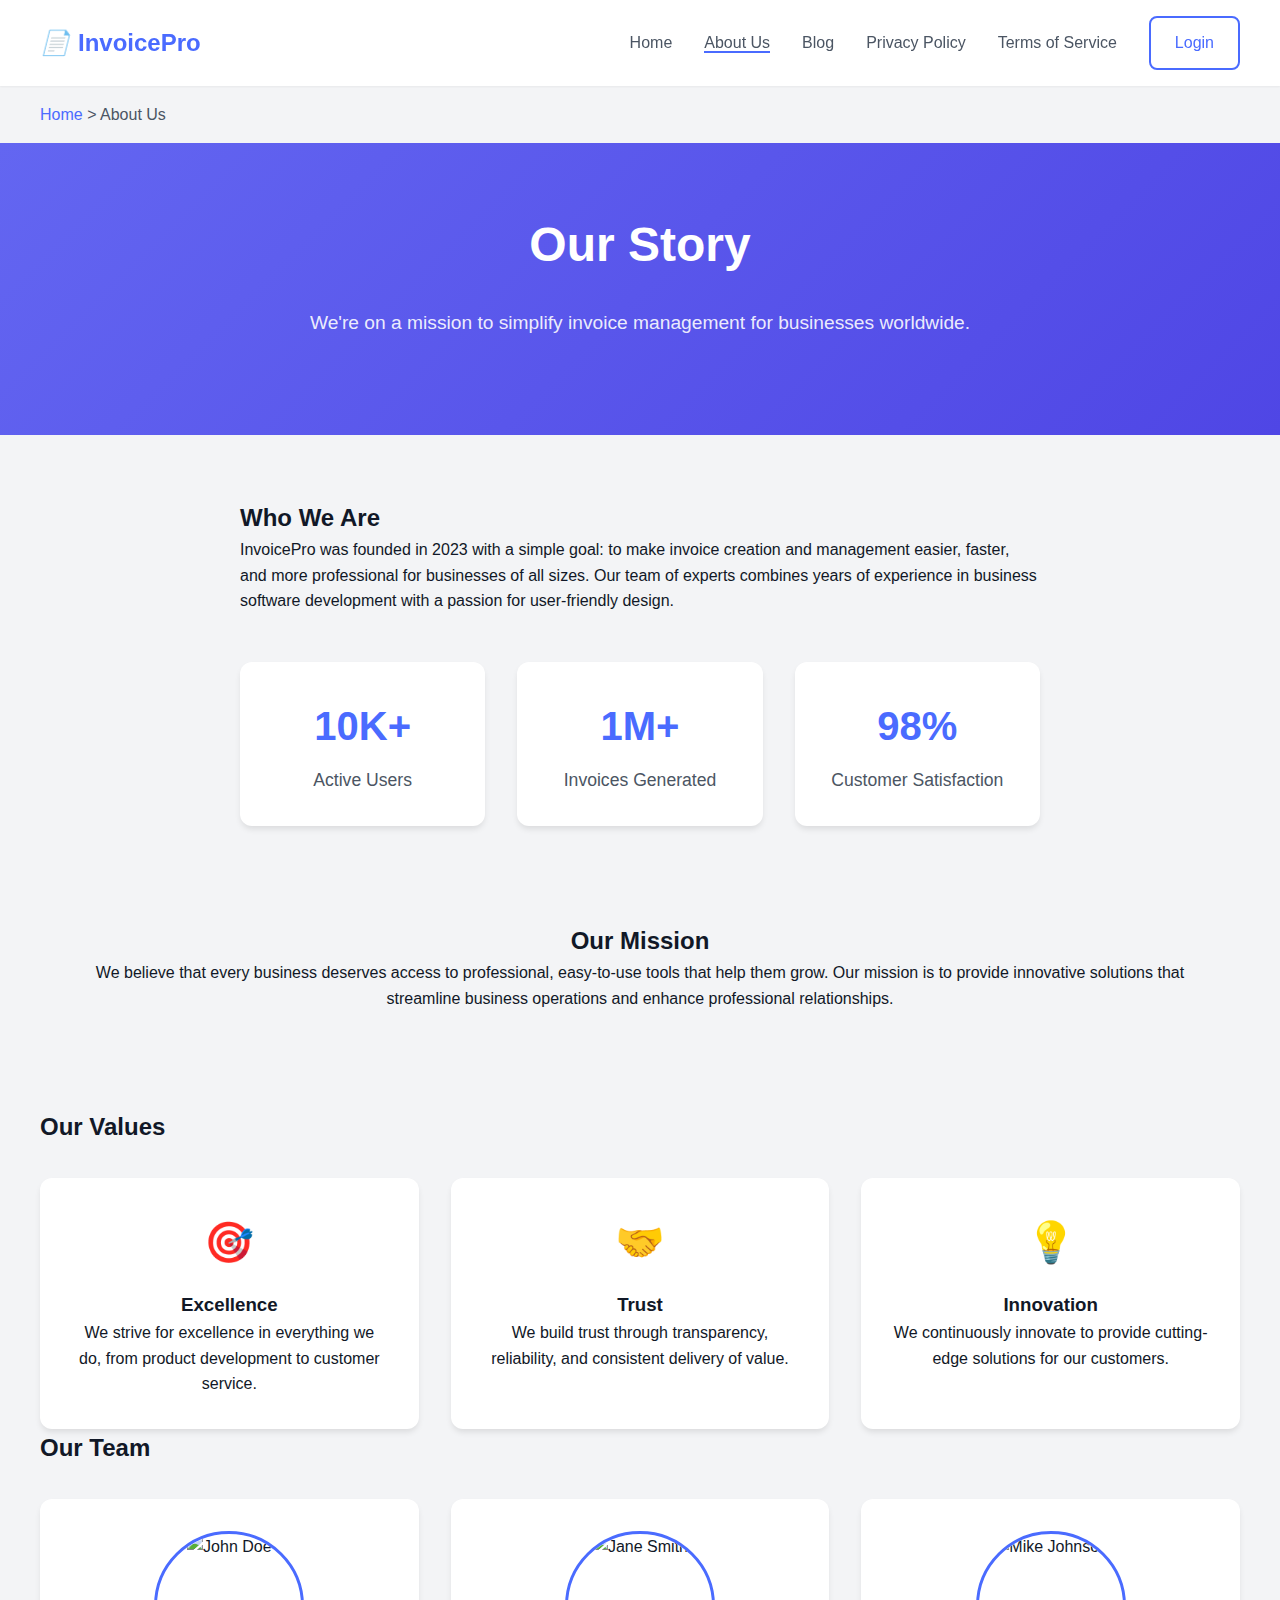
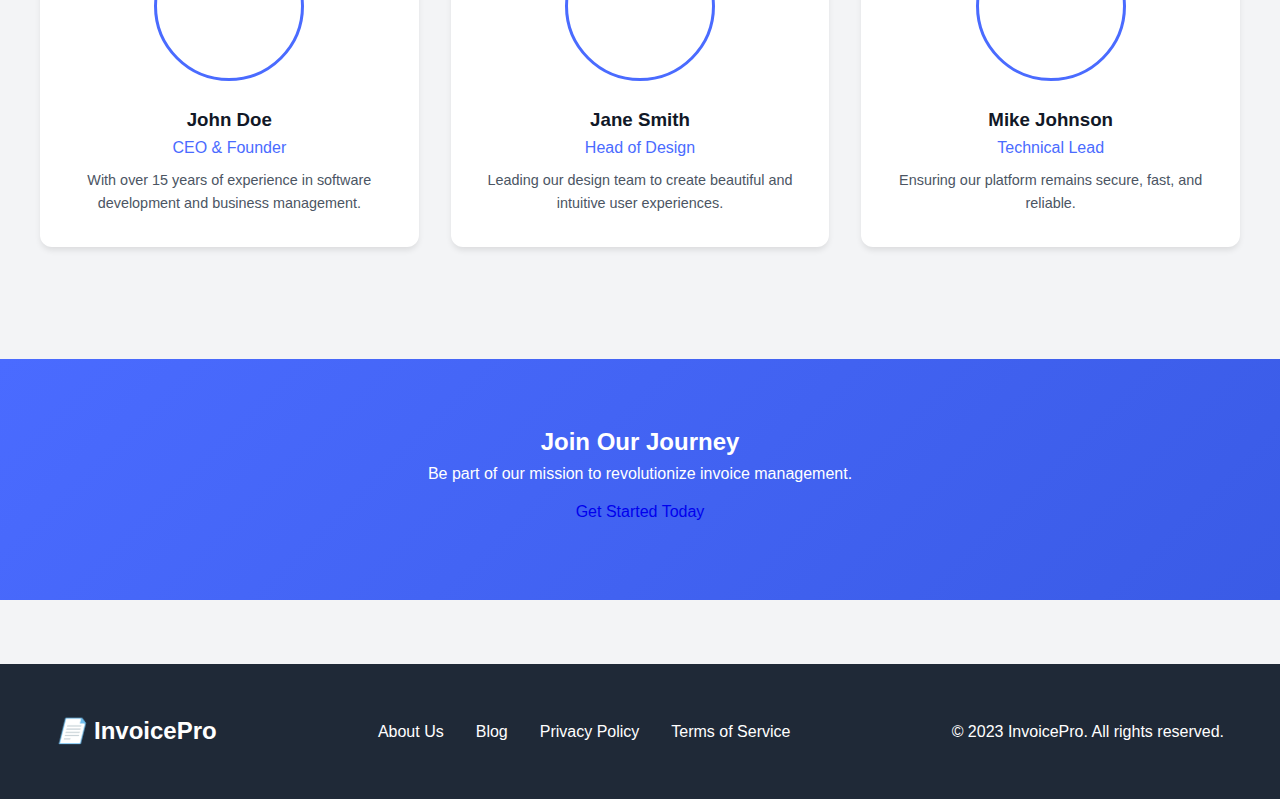
==== about.html @ 1b8e1723 "Add files via upload" ====
<!DOCTYPE html>
<html lang="en">
<head>
    <meta charset="UTF-8">
    <meta name="viewport" content="width=device-width, initial-scale=1.0">
    <meta name="author" content="FB.com/Hasanvlo">
    <meta name="description" content="About InvoicePro - Your trusted free invoice generator tool. Learn about our mission to provide a simple, professional alternative to Zoho for invoice generation.">
    <meta name="keywords" content="free invoice generator, invoice generator, invoice generator tool, zoho alternative, about invoice generator, invoice software company">
    <meta name="robots" content="index, follow">
    <meta property="og:title" content="About InvoicePro - Free Invoice Generator">
    <meta property="og:description" content="Learn about InvoicePro's mission to provide a simple, professional alternative to Zoho for invoice generation.">
    <meta property="og:type" content="website">
    <meta property="og:url" content="https://invoicepro.com/about">
    <title>About InvoicePro - Free Invoice Generator</title>
    <link rel="stylesheet" href="styles.css">
</head>
<body>
    <header>
        <div class="container header-content">
            <a href="/" class="logo"><i>📄</i> InvoicePro</a>
            <nav>
                <ul>
                    <li><a href="/">Home</a></li>
                    <li><a href="/about" class="active">About Us</a></li>
                    <li><a href="/blog">Blog</a></li>
                    <li><a href="/privacy">Privacy Policy</a></li>
                    <li><a href="/terms">Terms of Service</a></li>
                    <li><a href="/login" class="btn btn-outline">Login</a></li>
                </ul>
            </nav>
        </div>
    </header>
    
    <div class="breadcrumb container">
        <a href="/">Home</a> &gt; <span>About Us</span>
    </div>
    
    <section class="hero">
        <div class="container">
            <h1>Our Story</h1>
            <p>We're on a mission to simplify invoice management for businesses worldwide.</p>
        </div>
    </section>
    
    <section class="about-section container">
        <div class="about-content">
            <h2>Who We Are</h2>
            <p>InvoicePro was founded in 2023 with a simple goal: to make invoice creation and management easier, faster, and more professional for businesses of all sizes. Our team of experts combines years of experience in business software development with a passion for user-friendly design.</p>
            
            <div class="about-stats">
                <div class="stat-item">
                    <div class="stat-number">10K+</div>
                    <div class="stat-label">Active Users</div>
                </div>
                <div class="stat-item">
                    <div class="stat-number">1M+</div>
                    <div class="stat-label">Invoices Generated</div>
                </div>
                <div class="stat-item">
                    <div class="stat-number">98%</div>
                    <div class="stat-label">Customer Satisfaction</div>
                </div>
            </div>
        </div>
        
        <div class="about-mission">
            <h2>Our Mission</h2>
            <p>We believe that every business deserves access to professional, easy-to-use tools that help them grow. Our mission is to provide innovative solutions that streamline business operations and enhance professional relationships.</p>
        </div>
        
        <div class="about-values">
            <h2>Our Values</h2>
            <div class="values-grid">
                <div class="value-card">
                    <div class="value-icon">🎯</div>
                    <h3>Excellence</h3>
                    <p>We strive for excellence in everything we do, from product development to customer service.</p>
                </div>
                <div class="value-card">
                    <div class="value-icon">🤝</div>
                    <h3>Trust</h3>
                    <p>We build trust through transparency, reliability, and consistent delivery of value.</p>
                </div>
                <div class="value-card">
                    <div class="value-icon">💡</div>
                    <h3>Innovation</h3>
                    <p>We continuously innovate to provide cutting-edge solutions for our customers.</p>
                </div>
            </div>
        </div>
        
        <div class="about-team">
            <h2>Our Team</h2>
            <div class="team-grid">
                <div class="team-member">
                    <div class="member-image">
                        <img src="https://via.placeholder.com/150" alt="John Doe">
                    </div>
                    <h3>John Doe</h3>
                    <p class="member-title">CEO & Founder</p>
                    <p class="member-bio">With over 15 years of experience in software development and business management.</p>
                </div>
                <div class="team-member">
                    <div class="member-image">
                        <img src="https://via.placeholder.com/150" alt="Jane Smith">
                    </div>
                    <h3>Jane Smith</h3>
                    <p class="member-title">Head of Design</p>
                    <p class="member-bio">Leading our design team to create beautiful and intuitive user experiences.</p>
                </div>
                <div class="team-member">
                    <div class="member-image">
                        <img src="https://via.placeholder.com/150" alt="Mike Johnson">
                    </div>
                    <h3>Mike Johnson</h3>
                    <p class="member-title">Technical Lead</p>
                    <p class="member-bio">Ensuring our platform remains secure, fast, and reliable.</p>
                </div>
            </div>
        </div>
    </section>
    
    <section class="about-cta">
        <div class="container">
            <h2>Join Our Journey</h2>
            <p>Be part of our mission to revolutionize invoice management.</p>
            <a href="/signup" class="btn">Get Started Today</a>
        </div>
    </section>
    
    <footer>
        <div class="container footer-content">
            <a href="/" class="logo" style="color: white;"><i>📄</i> InvoicePro</a>
            <div class="footer-links">
                <a href="/about">About Us</a>
                <a href="/blog">Blog</a>
                <a href="/privacy">Privacy Policy</a>
                <a href="/terms">Terms of Service</a>
            </div>
            <p class="copyright">© 2023 InvoicePro. All rights reserved.</p>
        </div>
    </footer>
</body>
</html>
---- styles.css ----
/* Modern CSS Reset and Variables */
:root {
    --primary-color: #4a6bff;
    --primary-dark: #3a5be6;
    --success-color: #10b981;
    --danger-color: #ef4444;
    --warning-color: #f59e0b;
    --dark-gray: #1f2937;
    --light-gray: #f3f4f6;
    --border-color: #e5e7eb;
    --text-primary: #111827;
    --text-secondary: #4b5563;
    --shadow-sm: 0 1px 2px 0 rgba(0, 0, 0, 0.05);
    --shadow-md: 0 4px 6px -1px rgba(0, 0, 0, 0.1);
    --shadow-lg: 0 10px 15px -3px rgba(0, 0, 0, 0.1);
    --radius-sm: 0.375rem;
    --radius-md: 0.5rem;
    --radius-lg: 0.75rem;
    --transition: all 0.3s ease;
}

* {
    margin: 0;
    padding: 0;
    box-sizing: border-box;
}

body {
    font-family: 'Inter', -apple-system, BlinkMacSystemFont, 'Segoe UI', Roboto, sans-serif;
    line-height: 1.6;
    color: var(--text-primary);
    background-color: var(--light-gray);
}

.container {
    max-width: 1200px;
    margin: 0 auto;
    padding: 0 1rem;
}

/* Enhanced Header Styles */
header {
    background: white;
    box-shadow: var(--shadow-sm);
    position: sticky;
    top: 0;
    z-index: 100;
    backdrop-filter: blur(10px);
    background-color: rgba(255, 255, 255, 0.95);
}

.header-content {
    display: flex;
    justify-content: space-between;
    align-items: center;
    padding: 1rem 0;
}

.logo {
    font-size: 1.5rem;
    font-weight: 700;
    color: var(--primary-color);
    text-decoration: none;
    display: flex;
    align-items: center;
    gap: 0.5rem;
}

nav ul {
    display: flex;
    gap: 2rem;
    list-style: none;
    align-items: center;
}

nav a {
    text-decoration: none;
    color: var(--text-secondary);
    font-weight: 500;
    transition: var(--transition);
    position: relative;
}

nav a:not(.btn):after {
    content: '';
    position: absolute;
    bottom: -2px;
    left: 0;
    width: 0;
    height: 2px;
    background: var(--primary-color);
    transition: var(--transition);
}

nav a:not(.btn):hover:after,
nav a:not(.btn).active:after {
    width: 100%;
}

/* Enhanced Button Styles */
.btn {
    display: inline-flex;
    align-items: center;
    justify-content: center;
    padding: 0.75rem 1.5rem;
    border-radius: var(--radius-md);
    font-weight: 500;
    text-decoration: none;
    transition: var(--transition);
    cursor: pointer;
    border: none;
    gap: 0.5rem;
}

.btn-primary {
    background: var(--primary-color);
    color: white;
}

.btn-primary:hover {
    background: var(--primary-dark);
    transform: translateY(-1px);
}

.btn-outline {
    border: 2px solid var(--primary-color);
    color: var(--primary-color);
    background: transparent;
}

.btn-outline:hover {
    background: var(--primary-color);
    color: white;
    transform: translateY(-1px);
}

.btn-success {
    background: var(--success-color);
    color: white;
}

.btn-success:hover {
    opacity: 0.9;
    transform: translateY(-1px);
}

.btn-danger {
    background: var(--danger-color);
    color: white;
}

.btn-danger:hover {
    opacity: 0.9;
    transform: translateY(-1px);
}

/* Enhanced Form Controls */
.form-group {
    margin-bottom: 1.25rem;
}

.form-group label {
    display: block;
    margin-bottom: 0.5rem;
    color: var(--text-primary);
    font-weight: 500;
    font-size: 0.95rem;
}

.form-control {
    width: 100%;
    padding: 0.75rem 1rem;
    border: 1px solid var(--border-color);
    border-radius: var(--radius-md);
    font-size: 0.95rem;
    transition: var(--transition);
    background: white;
    color: var(--text-primary);
}

.form-control:focus {
    border-color: var(--primary-color);
    box-shadow: 0 0 0 3px rgba(74, 107, 255, 0.1);
    outline: none;
}

/* Enhanced Select Controls */
.select-control {
    width: 100%;
    padding: 0.75rem 2.5rem 0.75rem 1rem;
    border: 1px solid var(--border-color);
    border-radius: var(--radius-md);
    font-size: 0.95rem;
    transition: var(--transition);
    background: white url("data:image/svg+xml,%3Csvg xmlns='http://www.w3.org/2000/svg' width='12' height='12' viewBox='0 0 12 12'%3E%3Cpath fill='%23666' d='M6 8.825L1.175 4 2.238 2.938 6 6.7l3.763-3.763L10.825 4z'/%3E%3C/svg%3E") no-repeat right 1rem center;
    background-size: 12px;
    color: var(--text-primary);
    appearance: none;
    -webkit-appearance: none;
    cursor: pointer;
}

.select-control:hover {
    border-color: var(--primary-color);
}

.select-control:focus {
    border-color: var(--primary-color);
    box-shadow: 0 0 0 3px rgba(74, 107, 255, 0.1);
    outline: none;
}

.select-control option {
    padding: 0.75rem;
    background: white;
    color: var(--text-primary);
}

/* Enhanced Invoice Tool Layout */
.invoice-tool {
    display: grid;
    grid-template-columns: 350px 1fr;
    gap: 2rem;
    margin: 2rem 0;
    background: white;
    border-radius: var(--radius-lg);
    box-shadow: var(--shadow-lg);
    overflow: hidden;
}

.tool-sidebar {
    background: var(--light-gray);
    padding: 2rem;
    border-right: 1px solid var(--border-color);
    position: sticky;
    top: 2rem;
    height: fit-content;
}

.sidebar-section {
    background: white;
    padding: 1.5rem;
    border-radius: var(--radius-md);
    margin-bottom: 1.5rem;
    box-shadow: var(--shadow-sm);
}

.sidebar-section h3 {
    display: flex;
    align-items: center;
    gap: 0.75rem;
    margin-bottom: 1.25rem;
    color: var(--text-primary);
    font-size: 1.1rem;
    padding-bottom: 0.75rem;
    border-bottom: 1px solid var(--border-color);
}

.sidebar-section h3 i {
    color: var(--primary-color);
    font-size: 1.25rem;
}

/* Invoice Type Select */
#invoiceType.select-control {
    background-color: var(--light-gray);
    font-weight: 500;
}

#invoiceType.select-control option {
    font-weight: normal;
}

/* Currency and Language Selects */
#currency.select-control,
#language.select-control {
    background-color: white;
    border-color: var(--border-color);
}

#currency.select-control:hover,
#language.select-control:hover {
    border-color: var(--primary-color);
}

#currency.select-control:focus,
#language.select-control:focus {
    border-color: var(--primary-color);
    box-shadow: 0 0 0 3px rgba(74, 107, 255, 0.1);
}

/* Checkbox Group */
.checkbox-group {
    display: flex;
    align-items: center;
    gap: 0.5rem;
    margin-bottom: 1rem;
}

.checkbox-group input[type="checkbox"] {
    width: 1.2rem;
    height: 1.2rem;
    border: 2px solid var(--border-color);
    border-radius: var(--radius-sm);
    cursor: pointer;
    transition: var(--transition);
}

.checkbox-group input[type="checkbox"]:checked {
    background-color: var(--primary-color);
    border-color: var(--primary-color);
}

.checkbox-group label {
    color: var(--text-secondary);
    font-size: 0.95rem;
    cursor: pointer;
}

/* Enhanced Template Options */
.template-options {
    display: grid;
    grid-template-columns: repeat(2, 1fr);
    gap: 1rem;
    margin-top: 1rem;
}

.template-option {
    padding: 1rem;
    border: 2px solid var(--border-color);
    border-radius: var(--radius-md);
    text-align: center;
    cursor: pointer;
    transition: var(--transition);
    background: white;
}

.template-option:hover,
.template-option.active {
    border-color: var(--primary-color);
    background: rgba(74, 107, 255, 0.05);
    transform: translateY(-2px);
}

.template-option i {
    font-size: 1.5rem;
    margin-bottom: 0.5rem;
    color: var(--primary-color);
}

.template-option span {
    display: block;
    font-size: 0.9rem;
    color: var(--text-secondary);
}

/* Enhanced Tool Main Section */
.tool-main {
    padding: 2rem;
}

.tool-section {
    background: white;
    padding: 1.5rem;
    border-radius: var(--radius-md);
    margin-bottom: 1.5rem;
    box-shadow: var(--shadow-sm);
}

.tool-section h2 {
    color: var(--text-primary);
    font-size: 1.25rem;
    margin-bottom: 1.25rem;
    padding-bottom: 0.75rem;
    border-bottom: 1px solid var(--border-color);
}

/* Enhanced Items Table */
.items-table {
    width: 100%;
    border-collapse: separate;
    border-spacing: 0;
    margin: 1rem 0;
}

.items-table th,
.items-table td {
    padding: 1rem;
    text-align: left;
    border-bottom: 1px solid var(--border-color);
}

.items-table th {
    background: var(--light-gray);
    font-weight: 600;
    color: var(--text-primary);
}

.items-table tr:last-child td {
    border-bottom: none;
}

.items-table .item-actions {
    text-align: center;
}

.items-table .btn-icon {
    padding: 0.5rem;
    border-radius: var(--radius-sm);
    color: var(--text-secondary);
    transition: var(--transition);
}

.items-table .btn-icon:hover {
    background: var(--light-gray);
    color: var(--danger-color);
}

.add-item-btn {
    display: inline-flex;
    align-items: center;
    gap: 0.5rem;
    padding: 0.75rem 1.25rem;
    background: var(--light-gray);
    color: var(--text-secondary);
    border: none;
    border-radius: var(--radius-md);
    cursor: pointer;
    transition: var(--transition);
    margin-bottom: 1rem;
}

.add-item-btn:hover {
    background: var(--primary-color);
    color: white;
}

/* Enhanced Preview Section */
.preview-section {
    background: white;
    padding: 2rem;
    border-radius: var(--radius-lg);
    box-shadow: var(--shadow-lg);
}

.preview-header {
    display: flex;
    justify-content: space-between;
    align-items: center;
    margin-bottom: 2rem;
}

.preview-actions {
    display: flex;
    gap: 1rem;
}

@media (max-width: 1024px) {
    .invoice-tool {
        grid-template-columns: 1fr;
    }
    
    .tool-sidebar {
        position: static;
        border-right: none;
        border-bottom: 1px solid var(--border-color);
    }
}

@media (max-width: 768px) {
    .template-options {
        grid-template-columns: 1fr;
    }
    
    .preview-header {
        flex-direction: column;
        gap: 1rem;
        align-items: flex-start;
    }
    
    .preview-actions {
        width: 100%;
        flex-direction: column;
    }
    
    .preview-actions .btn {
        width: 100%;
    }
}

/* Enhanced Modal Styles */
.modal {
    position: fixed;
    top: 0;
    left: 0;
    width: 100%;
    height: 100%;
    background: rgba(0, 0, 0, 0.5);
    display: none;
    justify-content: center;
    align-items: center;
    z-index: 1000;
    backdrop-filter: blur(5px);
}

.modal-content {
    background: white;
    padding: 2rem;
    border-radius: var(--radius-lg);
    max-width: 800px;
    width: 90%;
    max-height: 90vh;
    overflow-y: auto;
    position: relative;
    box-shadow: var(--shadow-lg);
}

.modal-close {
    position: absolute;
    top: 1rem;
    right: 1rem;
    font-size: 1.5rem;
    cursor: pointer;
    color: var(--text-secondary);
    transition: var(--transition);
}

.modal-close:hover {
    color: var(--danger-color);
}

/* Enhanced Signature Section */
.signature-section {
    background: white;
    padding: 1.5rem;
    border-radius: var(--radius-md);
    margin-bottom: 1.5rem;
    box-shadow: var(--shadow-sm);
}

.signature-section h3 {
    display: flex;
    align-items: center;
    gap: 0.75rem;
    margin-bottom: 1.25rem;
    color: var(--text-primary);
    font-size: 1.1rem;
    padding-bottom: 0.75rem;
    border-bottom: 1px solid var(--border-color);
}

.signature-section h3 i {
    color: var(--primary-color);
    font-size: 1.25rem;
}

.signature-options {
    display: flex;
    gap: 1rem;
    margin-bottom: 1rem;
}

.signature-option {
    flex: 1;
    padding: 1rem;
    border: 2px solid var(--border-color);
    border-radius: var(--radius-md);
    text-align: center;
    cursor: pointer;
    transition: var(--transition);
    background: white;
}

.signature-option:hover,
.signature-option.active {
    border-color: var(--primary-color);
    background: rgba(74, 107, 255, 0.05);
}

.signature-option i {
    font-size: 1.5rem;
    margin-bottom: 0.5rem;
    color: var(--primary-color);
}

.signature-option span {
    display: block;
    font-size: 0.9rem;
    color: var(--text-secondary);
}

.signature-pad-container {
    display: none;
    margin-top: 1rem;
}

.signature-pad-container.active {
    display: block;
}

.signature-pad {
    width: 100%;
    height: 200px;
    border: 2px solid var(--border-color);
    border-radius: var(--radius-md);
    background: white;
    margin-bottom: 1rem;
}

.signature-actions {
    display: flex;
    gap: 1rem;
    justify-content: flex-end;
}

.signature-upload-container {
    display: none;
    margin-top: 1rem;
}

.signature-upload-container.active {
    display: block;
}

.signature-upload {
    border: 2px dashed var(--border-color);
    border-radius: var(--radius-md);
    padding: 2.5rem;
    text-align: center;
    cursor: pointer;
    transition: var(--transition);
    background: var(--light-gray);
    position: relative;
    overflow: hidden;
}

.signature-upload:hover {
    border-color: var(--primary-color);
    background: rgba(74, 107, 255, 0.05);
    transform: translateY(-2px);
}

.signature-upload::before {
    content: '';
    position: absolute;
    top: 0;
    left: 0;
    right: 0;
    bottom: 0;
    background: linear-gradient(45deg, rgba(74, 107, 255, 0.1), rgba(74, 107, 255, 0.05));
    opacity: 0;
    transition: var(--transition);
}

.signature-upload:hover::before {
    opacity: 1;
}

.signature-upload i {
    font-size: 2.5rem;
    color: var(--primary-color);
    margin-bottom: 1rem;
    transition: var(--transition);
}

.signature-upload:hover i {
    transform: translateY(-5px);
}

.signature-upload p {
    color: var(--text-secondary);
    margin-bottom: 0.5rem;
    font-size: 1.1rem;
    font-weight: 500;
}

.signature-upload input[type="file"] {
    display: none;
}

.signature-preview-container {
    display: none;
    margin-top: 1.5rem;
    animation: fadeIn 0.3s ease;
}

.signature-preview-container.active {
    display: block;
}

.signature-preview {
    max-width: 300px;
    margin: 0 auto;
    padding: 1.5rem;
    border: 1px solid var(--border-color);
    border-radius: var(--radius-md);
    background: white;
    box-shadow: var(--shadow-sm);
}

.signature-preview img {
    width: 100%;
    height: auto;
    display: block;
    margin-bottom: 1rem;
    border-radius: var(--radius-sm);
}

.signature-preview-actions {
    display: flex;
    gap: 0.75rem;
    justify-content: center;
    margin-top: 1rem;
}

.signature-preview-actions .btn {
    padding: 0.75rem 1.25rem;
    font-size: 0.95rem;
    display: inline-flex;
    align-items: center;
    gap: 0.5rem;
}

@keyframes fadeIn {
    from {
        opacity: 0;
        transform: translateY(10px);
    }
    to {
        opacity: 1;
        transform: translateY(0);
    }
}

@media (max-width: 768px) {
    .signature-options {
        flex-direction: column;
    }
    
    .signature-actions {
        flex-direction: column;
    }
    
    .signature-actions .btn {
        width: 100%;
    }
    
    .signature-upload {
        padding: 2rem;
    }
    
    .signature-upload i {
        font-size: 2rem;
    }
    
    .signature-preview-actions {
        flex-direction: column;
    }
    
    .signature-preview-actions .btn {
        width: 100%;
        justify-content: center;
    }
}

/* Enhanced Footer */
footer {
    background: var(--dark-gray);
    color: white;
    padding: 3rem 0;
    margin-top: 4rem;
}

.footer-content {
    display: flex;
    justify-content: space-between;
    align-items: center;
    flex-wrap: wrap;
    gap: 2rem;
}

.footer-links {
    display: flex;
    gap: 2rem;
}

.footer-links a {
    color: white;
    text-decoration: none;
    transition: var(--transition);
}

.footer-links a:hover {
    color: var(--primary-color);
}

/* Enhanced Responsive Design */
@media (max-width: 768px) {
    .header-content {
        flex-direction: column;
        gap: 1rem;
    }
    
    nav ul {
        flex-direction: column;
        gap: 1rem;
        width: 100%;
    }
    
    .footer-content {
        flex-direction: column;
        text-align: center;
    }
    
    .footer-links {
        flex-direction: column;
        gap: 1rem;
    }
    
    .items-table {
        display: block;
        overflow-x: auto;
    }
}

@media (max-width: 480px) {
    .container {
        padding: 0 0.5rem;
    }
    
    .btn {
        width: 100%;
    }
    
    .modal-content {
        padding: 1rem;
    }
    
    .template-options {
        grid-template-columns: repeat(2, 1fr);
    }
}

/* Loading Spinner */
.loading {
    display: inline-block;
    width: 2rem;
    height: 2rem;
    border: 3px solid var(--light-gray);
    border-top-color: var(--primary-color);
    border-radius: 50%;
    animation: spin 1s linear infinite;
}

@keyframes spin {
    to {
        transform: rotate(360deg);
    }
}

/* Breadcrumb */
.breadcrumb {
    padding: 1rem 0;
    color: var(--text-secondary);
}

.breadcrumb a {
    color: var(--primary-color);
    text-decoration: none;
}

/* Ad Container */
.ad-container {
    margin: 2rem 0;
    background: white;
    padding: 1rem;
    border-radius: var(--radius-md);
    box-shadow: var(--shadow-md);
}

.ad-label {
    color: var(--text-secondary);
    font-size: 0.875rem;
    margin-bottom: 0.5rem;
}

/* Enhanced Features Section */
.features {
    padding: 4rem 0;
    background: white;
}

.features-grid {
    display: grid;
    grid-template-columns: repeat(auto-fit, minmax(250px, 1fr));
    gap: 2rem;
    margin-top: 2rem;
}

.feature-card {
    padding: 2rem;
    background: var(--light-gray);
    border-radius: var(--radius-lg);
    text-align: center;
    transition: var(--transition);
}

.feature-card:hover {
    transform: translateY(-5px);
    box-shadow: var(--shadow-lg);
}

.feature-icon {
    font-size: 2.5rem;
    margin-bottom: 1rem;
}

/* Enhanced Blog Section */
.blog-grid {
    display: grid;
    grid-template-columns: 2fr 1fr;
    gap: 3rem;
}

.blog-post {
    background: white;
    border-radius: var(--radius-lg);
    overflow: hidden;
    box-shadow: var(--shadow-md);
    transition: var(--transition);
}

.blog-post:hover {
    transform: translateY(-5px);
    box-shadow: var(--shadow-lg);
}

.post-image {
    width: 100%;
    height: 300px;
    overflow: hidden;
}

.post-image img {
    width: 100%;
    height: 100%;
    object-fit: cover;
    transition: var(--transition);
}

.blog-post:hover .post-image img {
    transform: scale(1.05);
}

.post-content {
    padding: 2rem;
}

.post-meta {
    display: flex;
    gap: 1rem;
    margin-bottom: 1rem;
    color: var(--text-secondary);
    font-size: 0.875rem;
}

.post-category {
    color: var(--primary-color);
    font-weight: 500;
}

/* Enhanced Sidebar Widgets */
.sidebar-widget {
    background: white;
    padding: 1.5rem;
    border-radius: var(--radius-lg);
    box-shadow: var(--shadow-md);
    margin-bottom: 2rem;
}

.category-list,
.popular-posts {
    list-style: none;
}

.category-list li,
.popular-posts li {
    margin-bottom: 0.5rem;
}

.category-list a,
.popular-posts a {
    color: var(--text-secondary);
    text-decoration: none;
    transition: var(--transition);
}

.category-list a:hover,
.popular-posts a:hover {
    color: var(--primary-color);
}

/* Enhanced Newsletter Form */
.newsletter-form {
    display: flex;
    gap: 0.5rem;
}

@media (max-width: 768px) {
    .blog-grid {
        grid-template-columns: 1fr;
    }
    
    .newsletter-form {
        flex-direction: column;
    }
}

/* Enhanced About Section */
.about-section {
    padding: 4rem 0;
}

.about-content {
    max-width: 800px;
    margin: 0 auto;
}

.about-stats {
    display: grid;
    grid-template-columns: repeat(3, 1fr);
    gap: 2rem;
    margin: 3rem 0;
}

.stat-item {
    text-align: center;
    padding: 2rem;
    background: white;
    border-radius: var(--radius-lg);
    box-shadow: var(--shadow-md);
    transition: var(--transition);
}

.stat-item:hover {
    transform: translateY(-5px);
    box-shadow: var(--shadow-lg);
}

.stat-number {
    font-size: 2.5rem;
    font-weight: 700;
    color: var(--primary-color);
    margin-bottom: 0.5rem;
}

.stat-label {
    color: var(--text-secondary);
    font-size: 1.1rem;
}

.about-mission {
    text-align: center;
    padding: 3rem;
    background: var(--light-gray);
    margin: 3rem 0;
    border-radius: var(--radius-lg);
}

.values-grid {
    display: grid;
    grid-template-columns: repeat(auto-fit, minmax(250px, 1fr));
    gap: 2rem;
    margin-top: 2rem;
}

.value-card {
    text-align: center;
    padding: 2rem;
    background: white;
    border-radius: var(--radius-lg);
    box-shadow: var(--shadow-md);
    transition: var(--transition);
}

.value-card:hover {
    transform: translateY(-5px);
    box-shadow: var(--shadow-lg);
}

.value-icon {
    font-size: 2.5rem;
    margin-bottom: 1rem;
}

.team-grid {
    display: grid;
    grid-template-columns: repeat(auto-fit, minmax(250px, 1fr));
    gap: 2rem;
    margin-top: 2rem;
}

.team-member {
    text-align: center;
    padding: 2rem;
    background: white;
    border-radius: var(--radius-lg);
    box-shadow: var(--shadow-md);
    transition: var(--transition);
}

.team-member:hover {
    transform: translateY(-5px);
    box-shadow: var(--shadow-lg);
}

.member-image {
    width: 150px;
    height: 150px;
    margin: 0 auto 1.5rem;
    border-radius: 50%;
    overflow: hidden;
    border: 3px solid var(--primary-color);
}

.member-image img {
    width: 100%;
    height: 100%;
    object-fit: cover;
}

.member-title {
    color: var(--primary-color);
    font-weight: 500;
    margin-bottom: 0.5rem;
}

.member-bio {
    color: var(--text-secondary);
    font-size: 0.9rem;
}

.about-cta {
    background: linear-gradient(135deg, var(--primary-color) 0%, var(--primary-dark) 100%);
    color: white;
    padding: 4rem 0;
    text-align: center;
    margin-top: 3rem;
}

/* Enhanced Privacy and Terms Sections */
.privacy-section,
.terms-section {
    padding: 4rem 0;
}

.privacy-content,
.terms-content {
    max-width: 800px;
    margin: 0 auto;
}

.privacy-section-block,
.terms-section-block {
    margin-bottom: 3rem;
    background: white;
    padding: 2rem;
    border-radius: var(--radius-lg);
    box-shadow: var(--shadow-md);
}

.privacy-section-block h2,
.terms-section-block h2 {
    color: var(--text-primary);
    margin-bottom: 1rem;
    font-size: 1.5rem;
}

.privacy-section-block h3,
.terms-section-block h3 {
    color: var(--text-primary);
    margin: 1.5rem 0 1rem;
    font-size: 1.25rem;
}

.privacy-section-block p,
.terms-section-block p {
    margin-bottom: 1rem;
    line-height: 1.8;
    color: var(--text-secondary);
}

.privacy-section-block ul,
.terms-section-block ul {
    margin-bottom: 1rem;
    padding-left: 1.5rem;
}

.privacy-section-block li,
.terms-section-block li {
    margin-bottom: 0.5rem;
    line-height: 1.6;
    color: var(--text-secondary);
}

@media (max-width: 768px) {
    .about-stats {
        grid-template-columns: 1fr;
    }
    
    .privacy-section-block,
    .terms-section-block {
        padding: 1.5rem;
    }
}

@media (max-width: 480px) {
    .about-content,
    .privacy-content,
    .terms-content {
        padding: 0 1rem;
    }
    
    .member-image {
        width: 120px;
        height: 120px;
    }
}

/* Enhanced Hero Section */
.hero {
    text-align: center;
    padding: 4rem 0;
    background: linear-gradient(135deg, #6366f1 0%, #4f46e5 100%);
    color: white;
    position: relative;
    overflow: hidden;
}

.hero::before {
    content: '';
    position: absolute;
    top: 0;
    left: 0;
    right: 0;
    bottom: 0;
    background: url('data:image/svg+xml,<svg width="20" height="20" viewBox="0 0 20 20" xmlns="http://www.w3.org/2000/svg"><rect width="1" height="1" fill="rgba(255,255,255,0.05)"/></svg>');
    opacity: 0.1;
}

.hero h1 {
    font-size: 3rem;
    margin-bottom: 1.5rem;
    color: white;
    position: relative;
    z-index: 1;
}

.hero p {
    font-size: 1.2rem;
    color: rgba(255, 255, 255, 0.9);
    max-width: 800px;
    margin: 0 auto 2rem;
    position: relative;
    z-index: 1;
}

/* Enhanced Invoice Preview */
.invoice-preview {
    width: 100%;
    min-height: 800px;
    background-color: white;
    border: 1px solid #eee;
    box-shadow: 0 0 20px rgba(0, 0, 0, 0.05);
    padding: 2rem;
    position: relative;
}

.invoice-header {
    display: flex;
    justify-content: space-between;
    margin-bottom: 2rem;
    padding-bottom: 1rem;
    border-bottom: 1px solid #eee;
}

.invoice-title {
    font-size: 1.8rem;
    font-weight: 700;
    color: var(--dark-gray);
}

.invoice-logo {
    max-height: 80px;
}

.invoice-meta {
    display: flex;
    justify-content: space-between;
    margin-bottom: 2rem;
}

.invoice-from, .invoice-to {
    flex: 1;
}

.invoice-from h3, .invoice-to h3 {
    font-size: 1.2rem;
    margin-bottom: 0.5rem;
    color: var(--dark-gray);
}

.invoice-details {
    display: flex;
    flex-direction: column;
    align-items: flex-end;
}

.invoice-details p {
    margin-bottom: 0.3rem;
    font-size: 0.9rem;
}

.invoice-details strong {
    font-weight: 600;
}

.invoice-table {
    width: 100%;
    border-collapse: collapse;
    margin-bottom: 2rem;
}

.invoice-table th {
    text-align: left;
    padding: 0.75rem;
    background-color: var(--light-gray);
    border-bottom: 2px solid #ddd;
    font-weight: 600;
}

.invoice-table td {
    padding: 0.75rem;
    border-bottom: 1px solid #eee;
}

.invoice-table tr:last-child td {
    border-bottom: none;
}

.invoice-table .text-right {
    text-align: right;
}

.invoice-table .total-row {
    font-weight: 600;
    background-color: rgba(74, 107, 255, 0.05);
}

.invoice-notes {
    margin-top: 2rem;
    padding-top: 1rem;
    border-top: 1px solid #eee;
}

.invoice-notes h3 {
    font-size: 1.1rem;
    margin-bottom: 0.5rem;
}

.invoice-footer {
    margin-top: 3rem;
    padding-top: 1rem;
    border-top: 1px solid #eee;
    display: flex;
    justify-content: space-between;
    align-items: center;
}

.signature-placeholder {
    width: 200px;
    height: 80px;
    border: 1px dashed #ccc;
    display: flex;
    align-items: center;
    justify-content: center;
    color: #999;
    font-size: 0.9rem;
    cursor: pointer;
}

.signature-preview {
    max-width: 200px;
    max-height: 80px;
}

.action-buttons {
    display: flex;
    gap: 1rem;
    margin-top: 2rem;
    justify-content: flex-end;
}

/* Enhanced Template Preview */
.template-preview {
    width: 100%;
    height: 150px;
    background-color: var(--light-gray);
    border-radius: 4px;
    margin-bottom: 1rem;
    display: flex;
    align-items: center;
    justify-content: center;
    overflow: hidden;
    position: relative;
}

.template-preview img {
    max-width: 100%;
    max-height: 100%;
    object-fit: contain;
}

@media (max-width: 768px) {
    .hero {
        padding: 3rem 0;
    }
    
    .hero h1 {
        font-size: 2.2rem;
    }
    
    .hero p {
        font-size: 1.1rem;
        padding: 0 1rem;
    }
    
    .invoice-meta {
        flex-direction: column;
        gap: 1.5rem;
    }
    
    .invoice-details {
        align-items: flex-start;
    }
    
    .invoice-footer {
        flex-direction: column;
        gap: 1.5rem;
        align-items: flex-start;
    }
    
    .action-buttons {
        flex-direction: column;
    }
    
    .btn {
        width: 100%;
    }
}

@media (max-width: 480px) {
    .hero h1 {
        font-size: 1.8rem;
    }
    
    .invoice-preview {
        padding: 1rem;
    }
    
    .invoice-title {
        font-size: 1.5rem;
    }
    
    .invoice-logo {
        max-height: 60px;
    }
}

/* Authentication Pages */
.auth-container {
    min-height: calc(100vh - 200px);
    display: flex;
    align-items: center;
    justify-content: center;
    padding: 2rem;
    background: var(--light-gray);
}

.auth-box {
    background: white;
    padding: 2rem;
    border-radius: var(--radius-lg);
    box-shadow: var(--shadow-md);
    width: 100%;
    max-width: 400px;
}

.auth-box h2 {
    margin-bottom: 0.5rem;
    color: var(--text-primary);
    font-size: 1.75rem;
}

.auth-subtitle {
    color: var(--text-secondary);
    margin-bottom: 2rem;
}

.auth-form .form-group {
    margin-bottom: 1.5rem;
}

.auth-form .checkbox-group {
    margin-bottom: 1.5rem;
}

.auth-links {
    margin-top: 1.5rem;
    text-align: center;
    display: flex;
    flex-direction: column;
    gap: 0.75rem;
}

.auth-links a {
    color: var(--primary-color);
    text-decoration: none;
}

.auth-links a:hover {
    text-decoration: underline;
}

.btn-block {
    width: 100%;
    padding: 0.875rem;
    font-size: 1rem;
}

/* Profile Page */
.profile-container {
    display: grid;
    grid-template-columns: 280px 1fr;
    gap: 2rem;
    padding: 2rem 0;
}

.profile-sidebar {
    background: white;
    border-radius: var(--radius-lg);
    box-shadow: var(--shadow-sm);
    padding: 1.5rem;
}

.profile-header {
    text-align: center;
    padding-bottom: 1.5rem;
    border-bottom: 1px solid var(--border-color);
    margin-bottom: 1.5rem;
}

.profile-avatar {
    position: relative;
    width: 120px;
    height: 120px;
    margin: 0 auto 1rem;
}

.profile-avatar img {
    width: 100%;
    height: 100%;
    border-radius: 50%;
    object-fit: cover;
    border: 3px solid var(--primary-color);
}

.profile-avatar button {
    position: absolute;
    bottom: 0;
    right: 0;
    background: white;
    border: 2px solid var(--border-color);
    border-radius: 50%;
    width: 32px;
    height: 32px;
    display: flex;
    align-items: center;
    justify-content: center;
    cursor: pointer;
    transition: var(--transition);
}

.profile-avatar button:hover {
    border-color: var(--primary-color);
    color: var(--primary-color);
}

.profile-header h2 {
    margin-bottom: 0.25rem;
    color: var(--text-primary);
}

.profile-header p {
    color: var(--text-secondary);
}

.profile-menu {
    display: flex;
    flex-direction: column;
    gap: 0.5rem;
}

.profile-menu a {
    padding: 0.75rem 1rem;
    color: var(--text-secondary);
    text-decoration: none;
    border-radius: var(--radius-md);
    transition: var(--transition);
}

.profile-menu a:hover,
.profile-menu a.active {
    background: var(--light-gray);
    color: var(--primary-color);
}

.profile-content {
    background: white;
    border-radius: var(--radius-lg);
    box-shadow: var(--shadow-sm);
    padding: 2rem;
}

.profile-section {
    display: none;
}

.profile-section.active {
    display: block;
}

.profile-section h3 {
    margin-bottom: 1.5rem;
    color: var(--text-primary);
    font-size: 1.25rem;
}

.profile-form {
    max-width: 600px;
}

.logo-upload {
    display: flex;
    align-items: center;
    gap: 1rem;
}

.logo-upload img {
    width: 100px;
    height: 100px;
    object-fit: contain;
    border: 1px solid var(--border-color);
    border-radius: var(--radius-md);
}

@media (max-width: 768px) {
    .profile-container {
        grid-template-columns: 1fr;
    }
    
    .profile-sidebar {
        position: sticky;
        top: 0;
        z-index: 100;
    }
    
    .profile-menu {
        flex-direction: row;
        overflow-x: auto;
        padding-bottom: 0.5rem;
    }
    
    .profile-menu a {
        white-space: nowrap;
    }
}
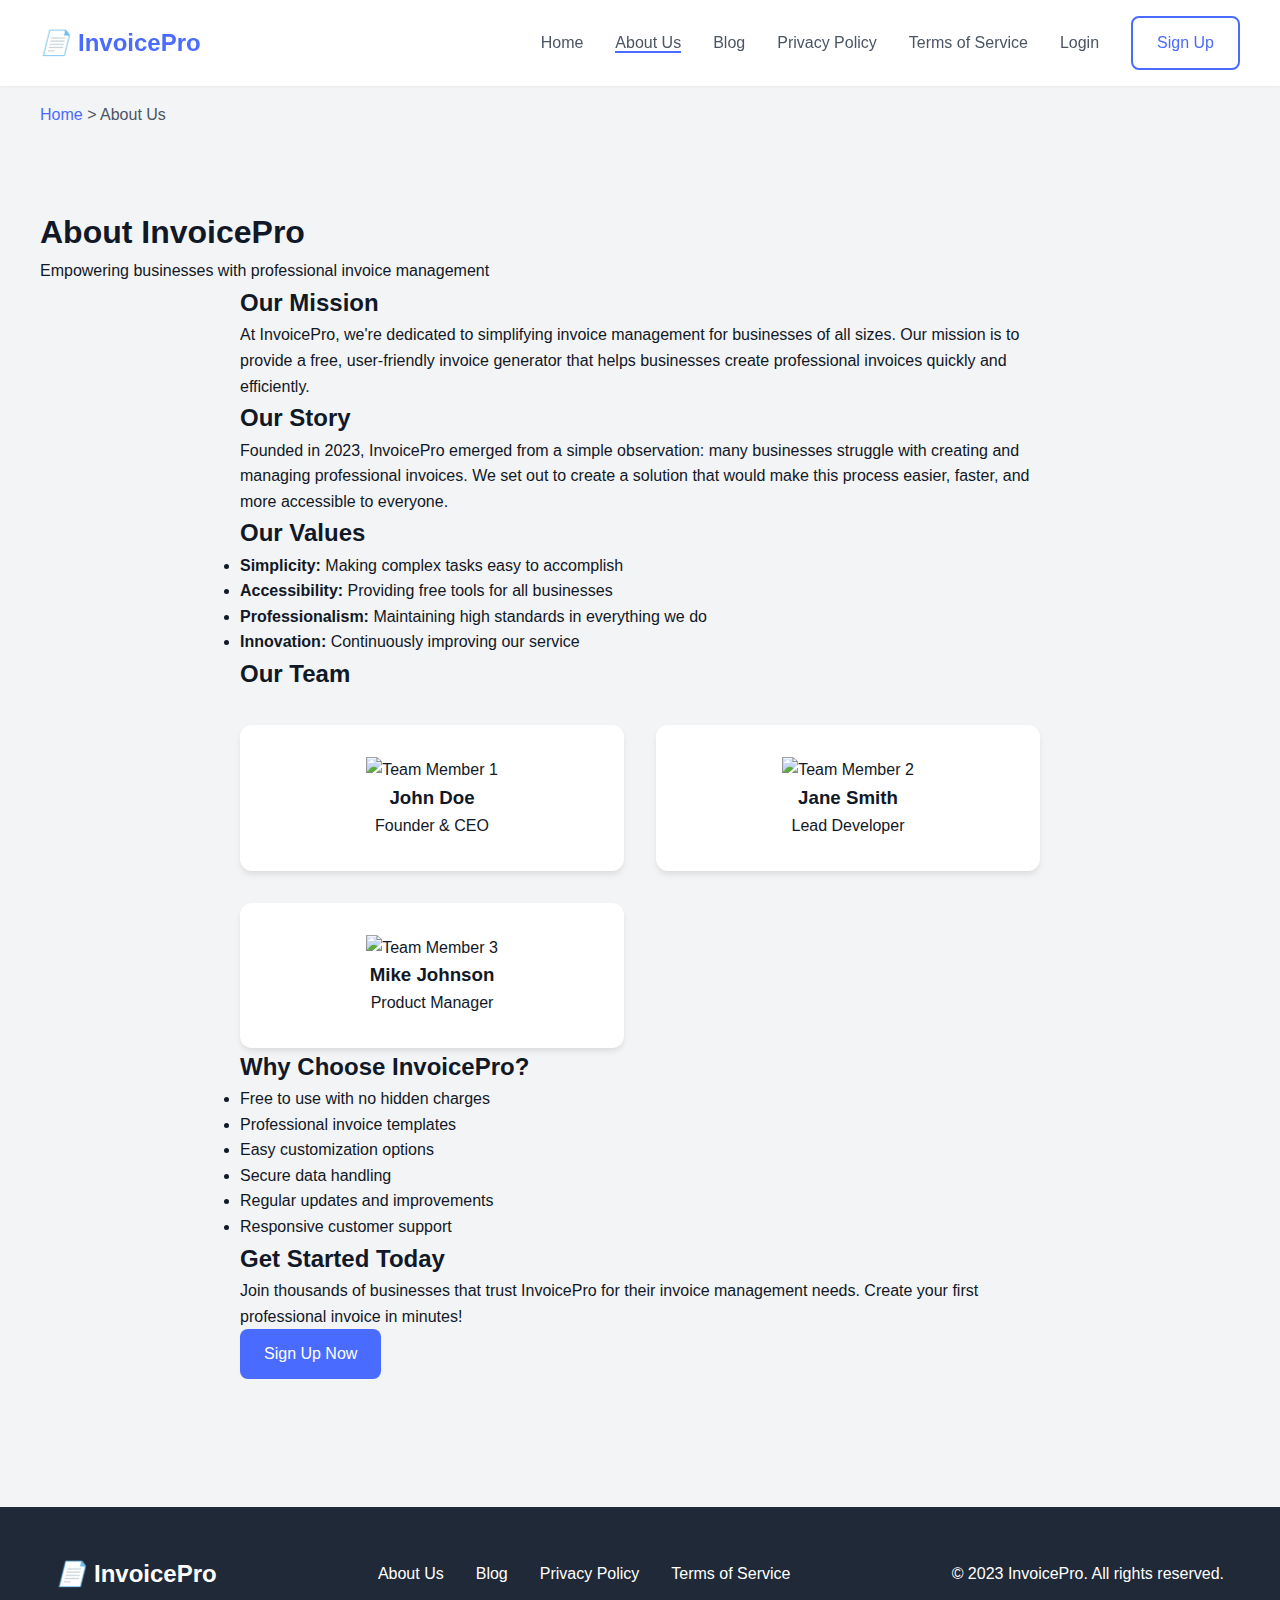
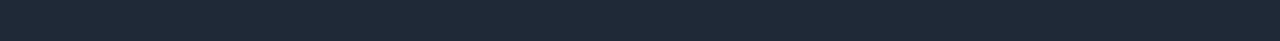
==== commit 778a9b5e: "Add files via upload" ====
--- a/about.html
+++ b/about.html
@@ -4,141 +4,117 @@
     <meta charset="UTF-8">
     <meta name="viewport" content="width=device-width, initial-scale=1.0">
     <meta name="author" content="FB.com/Hasanvlo">
-    <meta name="description" content="About InvoicePro - Your trusted free invoice generator tool. Learn about our mission to provide a simple, professional alternative to Zoho for invoice generation.">
-    <meta name="keywords" content="free invoice generator, invoice generator, invoice generator tool, zoho alternative, about invoice generator, invoice software company">
+    <meta name="description" content="About InvoicePro - Learn about our mission, team, and commitment to providing the best free invoice generator tool for businesses.">
+    <meta name="keywords" content="invoice generator, about us, company mission, invoice tool, business solutions">
     <meta name="robots" content="index, follow">
-    <meta property="og:title" content="About InvoicePro - Free Invoice Generator">
-    <meta property="og:description" content="Learn about InvoicePro's mission to provide a simple, professional alternative to Zoho for invoice generation.">
+    <meta property="og:title" content="About Us - InvoicePro Free Invoice Generator">
+    <meta property="og:description" content="Learn about our mission, team, and commitment to providing the best invoice generator tool.">
     <meta property="og:type" content="website">
-    <meta property="og:url" content="https://invoicepro.com/about">
-    <title>About InvoicePro - Free Invoice Generator</title>
+    <meta property="og:url" content="https://hasanvlo.github.io/InvoicePro/about.html">
+    <title>About Us - InvoicePro Free Invoice Generator</title>
     <link rel="stylesheet" href="styles.css">
 </head>
 <body>
     <header>
         <div class="container header-content">
-            <a href="/" class="logo"><i>📄</i> InvoicePro</a>
+            <a href="https://hasanvlo.github.io/InvoicePro/" class="logo"><i>📄</i> InvoicePro</a>
             <nav>
                 <ul>
-                    <li><a href="/">Home</a></li>
-                    <li><a href="/about" class="active">About Us</a></li>
-                    <li><a href="/blog">Blog</a></li>
-                    <li><a href="/privacy">Privacy Policy</a></li>
-                    <li><a href="/terms">Terms of Service</a></li>
-                    <li><a href="/login" class="btn btn-outline">Login</a></li>
+                    <li><a href="https://hasanvlo.github.io/InvoicePro/">Home</a></li>
+                    <li><a href="https://hasanvlo.github.io/InvoicePro/about.html" class="active">About Us</a></li>
+                    <li><a href="https://hasanvlo.github.io/InvoicePro/blog.html">Blog</a></li>
+                    <li><a href="https://hasanvlo.github.io/InvoicePro/privacy.html">Privacy Policy</a></li>
+                    <li><a href="https://hasanvlo.github.io/InvoicePro/terms.html">Terms of Service</a></li>
+                    <li><a href="https://hasanvlo.github.io/InvoicePro/login.html">Login</a></li>
+                    <li><a href="https://hasanvlo.github.io/InvoicePro/signup.html" class="btn btn-outline">Sign Up</a></li>
                 </ul>
             </nav>
         </div>
     </header>
     
     <div class="breadcrumb container">
-        <a href="/">Home</a> &gt; <span>About Us</span>
+        <a href="https://hasanvlo.github.io/InvoicePro/">Home</a> &gt; <span>About Us</span>
     </div>
     
-    <section class="hero">
-        <div class="container">
-            <h1>Our Story</h1>
-            <p>We're on a mission to simplify invoice management for businesses worldwide.</p>
-        </div>
-    </section>
-    
     <section class="about-section container">
+        <h1>About InvoicePro</h1>
+        <p class="about-subtitle">Empowering businesses with professional invoice management</p>
+        
         <div class="about-content">
-            <h2>Who We Are</h2>
-            <p>InvoicePro was founded in 2023 with a simple goal: to make invoice creation and management easier, faster, and more professional for businesses of all sizes. Our team of experts combines years of experience in business software development with a passion for user-friendly design.</p>
+            <section class="about-block">
+                <h2>Our Mission</h2>
+                <p>At InvoicePro, we're dedicated to simplifying invoice management for businesses of all sizes. Our mission is to provide a free, user-friendly invoice generator that helps businesses create professional invoices quickly and efficiently.</p>
+            </section>
             
-            <div class="about-stats">
-                <div class="stat-item">
-                    <div class="stat-number">10K+</div>
-                    <div class="stat-label">Active Users</div>
+            <section class="about-block">
+                <h2>Our Story</h2>
+                <p>Founded in 2023, InvoicePro emerged from a simple observation: many businesses struggle with creating and managing professional invoices. We set out to create a solution that would make this process easier, faster, and more accessible to everyone.</p>
+            </section>
+            
+            <section class="about-block">
+                <h2>Our Values</h2>
+                <ul>
+                    <li><strong>Simplicity:</strong> Making complex tasks easy to accomplish</li>
+                    <li><strong>Accessibility:</strong> Providing free tools for all businesses</li>
+                    <li><strong>Professionalism:</strong> Maintaining high standards in everything we do</li>
+                    <li><strong>Innovation:</strong> Continuously improving our service</li>
+                </ul>
+            </section>
+            
+            <section class="about-block">
+                <h2>Our Team</h2>
+                <div class="team-grid">
+                    <div class="team-member">
+                        <img src="https://via.placeholder.com/150" alt="Team Member 1">
+                        <h3>John Doe</h3>
+                        <p>Founder & CEO</p>
+                    </div>
+                    <div class="team-member">
+                        <img src="https://via.placeholder.com/150" alt="Team Member 2">
+                        <h3>Jane Smith</h3>
+                        <p>Lead Developer</p>
+                    </div>
+                    <div class="team-member">
+                        <img src="https://via.placeholder.com/150" alt="Team Member 3">
+                        <h3>Mike Johnson</h3>
+                        <p>Product Manager</p>
+                    </div>
                 </div>
-                <div class="stat-item">
-                    <div class="stat-number">1M+</div>
-                    <div class="stat-label">Invoices Generated</div>
-                </div>
-                <div class="stat-item">
-                    <div class="stat-number">98%</div>
-                    <div class="stat-label">Customer Satisfaction</div>
-                </div>
-            </div>
-        </div>
-        
-        <div class="about-mission">
-            <h2>Our Mission</h2>
-            <p>We believe that every business deserves access to professional, easy-to-use tools that help them grow. Our mission is to provide innovative solutions that streamline business operations and enhance professional relationships.</p>
-        </div>
-        
-        <div class="about-values">
-            <h2>Our Values</h2>
-            <div class="values-grid">
-                <div class="value-card">
-                    <div class="value-icon">🎯</div>
-                    <h3>Excellence</h3>
-                    <p>We strive for excellence in everything we do, from product development to customer service.</p>
-                </div>
-                <div class="value-card">
-                    <div class="value-icon">🤝</div>
-                    <h3>Trust</h3>
-                    <p>We build trust through transparency, reliability, and consistent delivery of value.</p>
-                </div>
-                <div class="value-card">
-                    <div class="value-icon">💡</div>
-                    <h3>Innovation</h3>
-                    <p>We continuously innovate to provide cutting-edge solutions for our customers.</p>
-                </div>
-            </div>
-        </div>
-        
-        <div class="about-team">
-            <h2>Our Team</h2>
-            <div class="team-grid">
-                <div class="team-member">
-                    <div class="member-image">
-                        <img src="https://via.placeholder.com/150" alt="John Doe">
-                    </div>
-                    <h3>John Doe</h3>
-                    <p class="member-title">CEO & Founder</p>
-                    <p class="member-bio">With over 15 years of experience in software development and business management.</p>
-                </div>
-                <div class="team-member">
-                    <div class="member-image">
-                        <img src="https://via.placeholder.com/150" alt="Jane Smith">
-                    </div>
-                    <h3>Jane Smith</h3>
-                    <p class="member-title">Head of Design</p>
-                    <p class="member-bio">Leading our design team to create beautiful and intuitive user experiences.</p>
-                </div>
-                <div class="team-member">
-                    <div class="member-image">
-                        <img src="https://via.placeholder.com/150" alt="Mike Johnson">
-                    </div>
-                    <h3>Mike Johnson</h3>
-                    <p class="member-title">Technical Lead</p>
-                    <p class="member-bio">Ensuring our platform remains secure, fast, and reliable.</p>
-                </div>
-            </div>
-        </div>
-    </section>
-    
-    <section class="about-cta">
-        <div class="container">
-            <h2>Join Our Journey</h2>
-            <p>Be part of our mission to revolutionize invoice management.</p>
-            <a href="/signup" class="btn">Get Started Today</a>
+            </section>
+            
+            <section class="about-block">
+                <h2>Why Choose InvoicePro?</h2>
+                <ul>
+                    <li>Free to use with no hidden charges</li>
+                    <li>Professional invoice templates</li>
+                    <li>Easy customization options</li>
+                    <li>Secure data handling</li>
+                    <li>Regular updates and improvements</li>
+                    <li>Responsive customer support</li>
+                </ul>
+            </section>
+            
+            <section class="about-block">
+                <h2>Get Started Today</h2>
+                <p>Join thousands of businesses that trust InvoicePro for their invoice management needs. Create your first professional invoice in minutes!</p>
+                <a href="https://hasanvlo.github.io/InvoicePro/signup.html" class="btn btn-primary">Sign Up Now</a>
+            </section>
         </div>
     </section>
     
     <footer>
         <div class="container footer-content">
-            <a href="/" class="logo" style="color: white;"><i>📄</i> InvoicePro</a>
+            <a href="https://hasanvlo.github.io/InvoicePro/" class="logo" style="color: white;"><i>📄</i> InvoicePro</a>
             <div class="footer-links">
-                <a href="/about">About Us</a>
-                <a href="/blog">Blog</a>
-                <a href="/privacy">Privacy Policy</a>
-                <a href="/terms">Terms of Service</a>
+                <a href="https://hasanvlo.github.io/InvoicePro/about.html">About Us</a>
+                <a href="https://hasanvlo.github.io/InvoicePro/blog.html">Blog</a>
+                <a href="https://hasanvlo.github.io/InvoicePro/privacy.html">Privacy Policy</a>
+                <a href="https://hasanvlo.github.io/InvoicePro/terms.html">Terms of Service</a>
             </div>
             <p class="copyright">© 2023 InvoicePro. All rights reserved.</p>
         </div>
     </footer>
+    
+    <script src="auth.js"></script>
 </body>
 </html> 